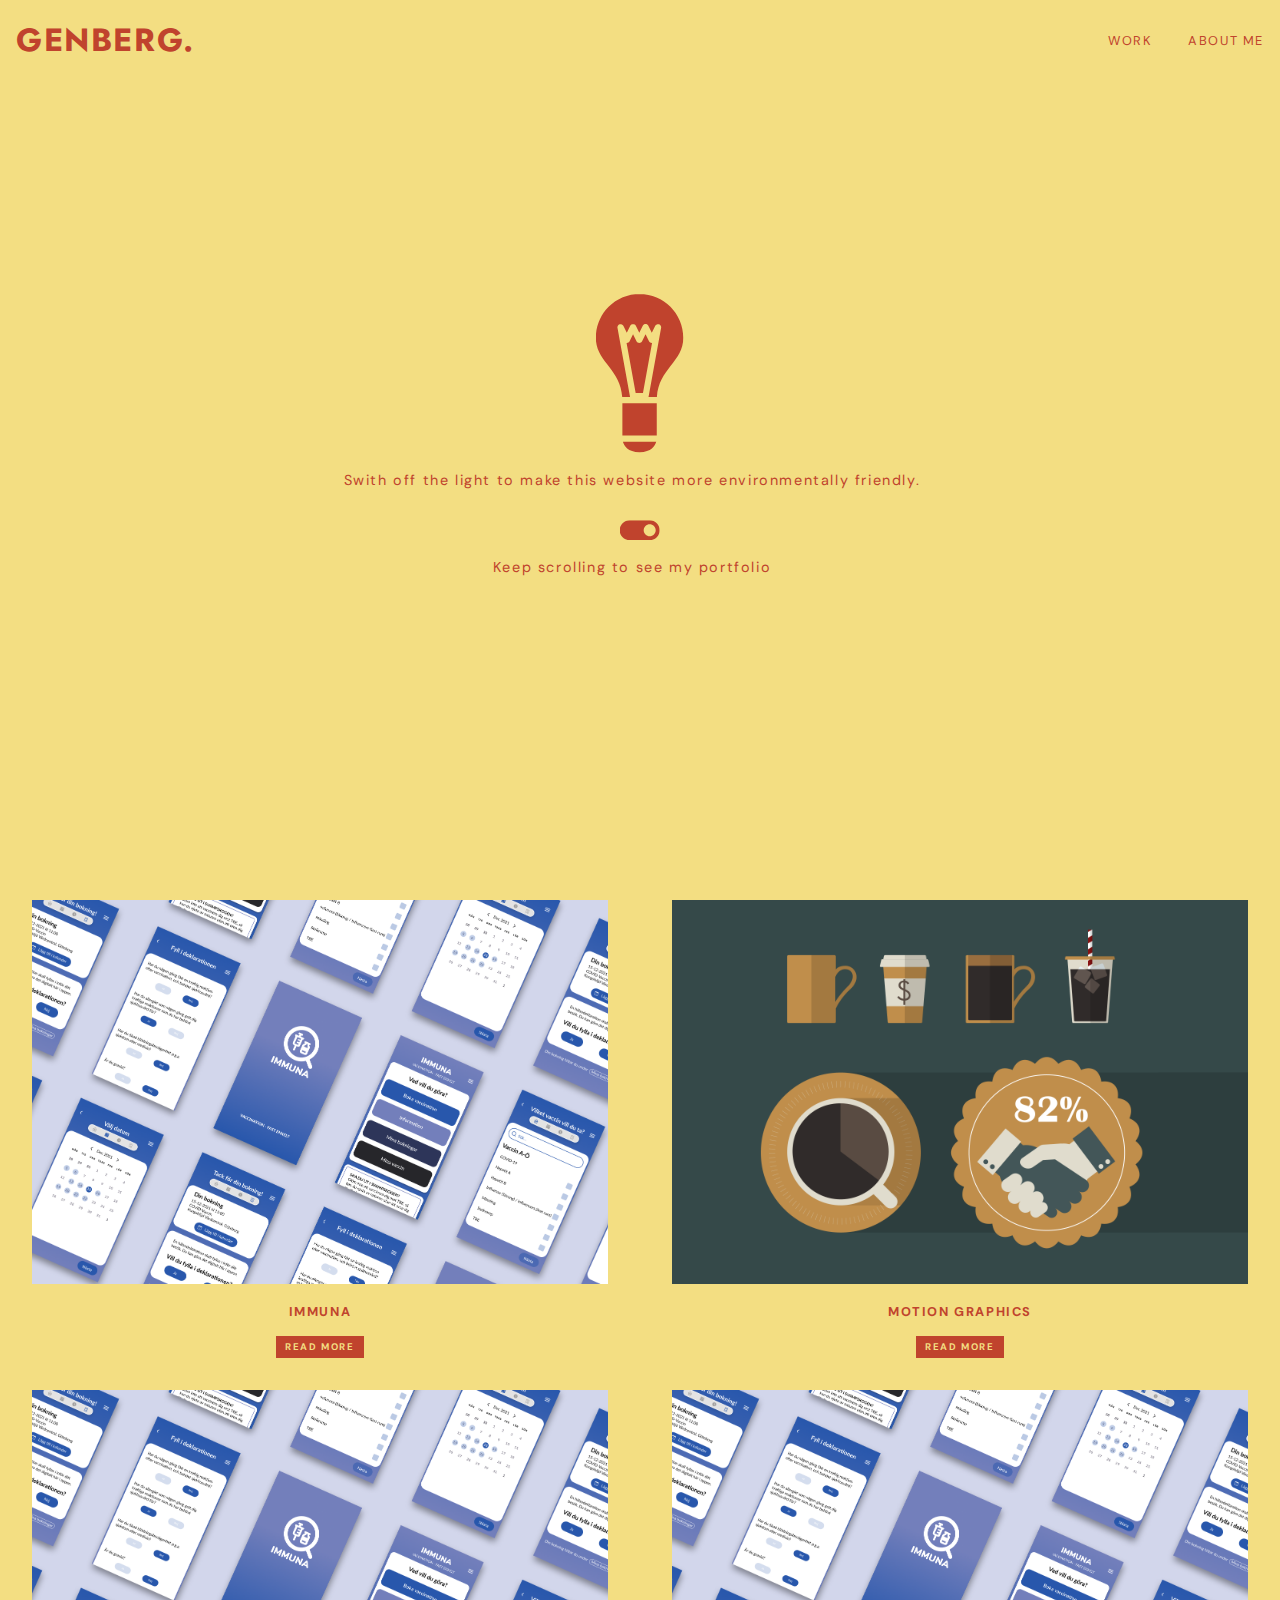
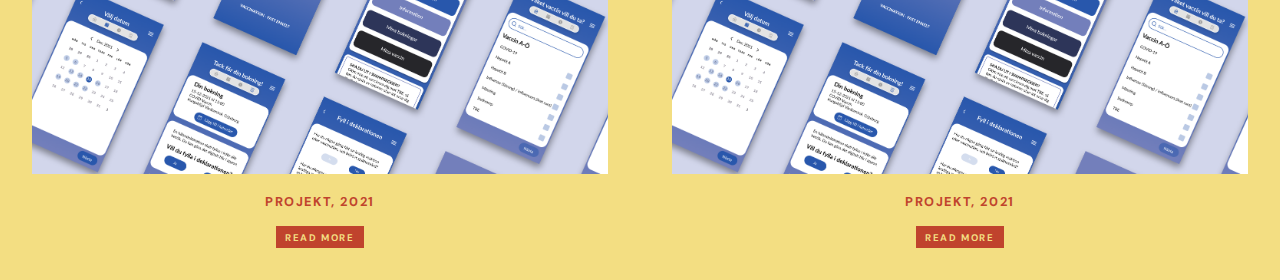
==== index.html @ a9856222 "Add files via upload" ====
<!DOCTYPE html>
<html lang="en">
<head>
    <meta charset="UTF-8">
    <meta http-equiv="X-UA-Compatible" content="IE=edge">
    <meta name="viewport" content="width=device-width, initial-scale=1.0">
    <link rel="stylesheet" href="styles.css">
    <link rel="preconnect" href="https://fonts.googleapis.com">
<link rel="preconnect" href="https://fonts.gstatic.com" crossorigin>
<link href="https://fonts.googleapis.com/css2?family=DM+Sans&family=Jost:wght@700&family=Parisienne&display=swap" rel="stylesheet">
    <title>Genberg</title>
</head>

<body>
    <section class="navbar">
        <a href="index.html">
        <h1>
            Genberg.
        </h1>
        </a>
        <div class="list">
            <ul>
            <a href="index.html">
                <li class="li-navbar">
                    Work
                </li>
            </a>
            <a href="about.html">
                <li class="li-navbar">
                    About me
                </li>
            </a>
            </ul>
        </div>
    </section>

    <section class="hero">
        <div class="hero-text">
            <a href="indexdark.html"><img src="img/icons/lamponred.svg" alt="vector drawing of light bulb"></a><br>
            <p class="p-landing">Swith off the light to make this website more environmentally friendly.</p>
            <a href="indexdark.html"><img src="img/icons/switchon.svg" alt="Click here for darkmode"></a>
            <p class="p-landing">Keep scrolling to see my portfolio</p>
          </div>
    </section>
    <section class="projects">
        <div class="projects-unit">
            <div class="projects-image image1"></div>
            <div class="projects-info">
                <h2>Immuna</h2><a href="immuna.html"><div class="button-readmore">Read more</div></a>                
            </div>
        </div>
        <div class="projects-unit">
            <div class="projects-image image21"></div>
                <div class="projects-info">
                    <h2>Motion Graphics</h2><a href="infographic.html"><div class="button-readmore">Read more</div></a>                
                </div>
            </div>
        </div>
        </section>
        <section class="projects">
            <div class="projects-unit">
                <div class="projects-image image1"></div>
                <div class="projects-info">
                    <h2>Projekt, 2021</h2><a href="work.html"><div class="button-readmore">Read more</div></a>                
                </div>
            </div>
            <div class="projects-unit">
                <div class="projects-image image1"></div>
                    <div class="projects-info">
                        <h2>Projekt, 2021</h2><a href="work.html"><div class="button-readmore">Read more</div></a>                
                    </div>
                </div>
            </div>
    </section>
</body>
</html>
---- styles.css ----
body, html {
    margin: 0;
    background-size: cover;
    width: 100%;
    height: 100%;
}

h1 {
    font-family: 'Jost', sans-serif;
    text-transform: uppercase;
    color: #C0432D;
    font-size: 2rem;
    letter-spacing: 0.1rem;
    margin: 0;
}

@-webkit-keyframes glow {
  from {
    text-shadow: 0 0 10px #fff, 0 0 10px rgb(247, 0, 0), 0 0 20px #bb2b11, 0 0 40px #c93a21, 0 0 50px #c53217, 0 0 60px #c70e0e, 0 0 70px #C0432D;
  }
  
  to {
    text-shadow: 0 0 10px #fff, 0 0 20px #c72407, 0 0 30px #e62c0b, 0 0 50px #e63c1e, 0 0 60px #d43519, 0 0 70px #ce4027, 0 0 80px #af3520;
  }
}

h2 {
    font-family: 'DM Sans', sans-serif;
    font-size: 0.8rem;
    letter-spacing: 0.1rem;
    text-transform: uppercase;
    color: #C0432D;
    margin-bottom: 0;
}

h3 {
    font-family: 'Jost', sans-serif;
    font-size: 1.5rem;
    letter-spacing: 0.1rem;
    text-transform: uppercase;
    color: #C0432D;
    
    margin: 0;
}

h4 {
    font-family: 'Jost', sans-serif;
    text-transform: uppercase;
    color: #576768;
    font-size: 1.6rem;
    letter-spacing: 0.1rem;
    margin-bottom: 1rem;
    margin-top: 0;
}

p {
    font-family: 'DM Sans', sans-serif;
    font-size: 0.8rem;
    text-transform: inherit;
    color: #383838;
    float: center;
    padding-bottom: 1rem;
}

.p-landing {
  font-family: 'DM Sans', sans-serif;
  font-size: 0.9rem;
  letter-spacing: 0.1rem;
  text-transform: inherit;
  color: #C0432D;
  float: center;
  padding-bottom: 1rem;
  padding-right: 1rem;
}

.p-about {
  font-family: 'DM Sans', sans-serif;
  font-size: 0.8rem;
  letter-spacing: 0.1rem;
  text-transform: inherit;
  color: #383838;
  float: center;
  padding-bottom: 1rem;
  padding-right: 1rem;
}

a {
    text-decoration: none;
}

ul {
    list-style-type: none;
    overflow: hidden;
}

.li-navbar {
    font-family: 'DM Sans', sans-serif;
    font-size: 0.8rem;
    letter-spacing: 0.1rem;
    text-transform: uppercase;
    color: #C0432D;
    display: inline;
    padding-left: 2rem;
    text-decoration: none;
}

li:hover {
    font-style: italic;
    color:#ff7839;
}

@media (max-width: 550px) {
    li {
        display: inline-block;
    }
}

.navbar {
    background-color:#F3DE82;
    display: flex;
    justify-content:space-between;
    align-items: center;
    position: fixed;
    padding: 0 1rem 0 1rem;
    left: 0;
    right: 0;
    top: 0;
    height: 5rem;
    overflow: hidden;
    z-index: 1;
}

.hero {
  background: #F3DE82;
  background-size: cover;
  height: 100%;
  width: 100%;
  background-position: center;
  background-repeat: no-repeat;
}



.hero-text {
  text-align: center;
  position: absolute;
  top: 50%;
  left: 50%;
  transform: translate(-50%, -50%);
}

.projects {
    display: flex;
    width: 100%;
    flex-direction: row;
    background: #F3DE82;
  }

  .projects-unit {
    width: 100%;
    margin:0;
    display: flex;
    flex-direction: column;
    align-items: center;
  }

  @media (max-width: 550px) {
    .projects-unit {
        flex-direction: column;
        padding-top: 1 rem;
      }

    .projects-info {
        padding: 0;
        margin: 0;
      }
}

  .projects-image {
    display: flex;
    flex: 1;
    margin:0;
    width: 90%;
    padding-top: 60%;
    background: #F3DE82;
    transition: ease-in-out 200ms;
  }

  .projects-image:hover {
    filter: drop-shadow(4px 4px 0px #C0432D)
  }

  .projects-info {
    display: flex;
    flex: 1;
    flex-direction: column;
    background: #F3DE82;
    width: 70%;
    align-items: center;
    gap: 1rem;
    padding-top: .5rem;
    padding-bottom: 2rem;
  }

  .top-image {
    background-size: cover;
    width: 70%;
    padding-top: 45%;
    margin: auto;
    margin-bottom: 2rem;
  }

  .image1 {
      background: url(img/Immuna/immuna4.png);
      background-size: cover;
  }

  .image2 {
    background: url(img/Immuna/immunahand.png);
    background-size: cover;
}

.image3 {
  background: url(img/Immuna/immunadouble.png);
  background-size: cover;
}

.image21 {
  background: url(img/infographic/infographic.png);
  background-size: cover;
}

.image22 {
  background: url(img/infographic/animation.gif);
  background-size: cover;
  padding-top: 70%;
}

  .button-readmore {
    display: inline-block;
    font-family: 'DM Sans', sans-serif;
    font-size: 0.6rem;
    font-weight: bold;
    letter-spacing: 0.1rem;
    text-transform: uppercase;
    color: #F3DE82;
    background: #C0432D;
    padding: .3rem .6rem .3rem .6rem;
    transition: ease-in-out 200ms;
}

.button-readmore:hover {
    background: #F3DE82;
    color: #C0432D;
    border: 1px solid #C0432D;
    filter: drop-shadow(3px 3px 0px #C0432D)
}

.button-readmore-dark {
  display: inline-block;
  font-family: 'DM Sans', sans-serif;
  font-size: 0.6rem;
  font-weight: bold;
  letter-spacing: 0.1rem;
  text-transform: uppercase;
  color: #000000;
  background: #ffffff;
  padding: .3rem .6rem .3rem .6rem;
  transition: ease-in-out 200ms;
}

.button-readmore-dark:hover {
  background: #000000;
  color: #ffffff;
  border: 1px solid #ffffff;
  filter: drop-shadow(3px 3px 0px #ffffff)
}

.about {
  margin-top: 5rem;
  background: #F3DE82;
  width: 100%;
  height: auto;
  padding-top: 2rem;
  padding-bottom: 4rem;
  justify-content: center;
}

.about-text {
  margin: auto;
  background: #F3DE82;
  max-width: 60%;
}

.aboutproject {
  margin-top: 5rem;
  background: #f2f2f2;
  width: 100%;
  height: auto;
  padding-top: 2rem;
  padding-bottom: 4rem;
  justify-content: center;
}

.aboutproject-text {
  margin: auto;
  background: #f2f2f2;
  max-width: 60%;
}
  
  
  
.dark {
  background-color:#000000;
  color: #ffffff;
}

.light {
  filter: drop-shadow(1px 1px 1px #a5a5a5)
}
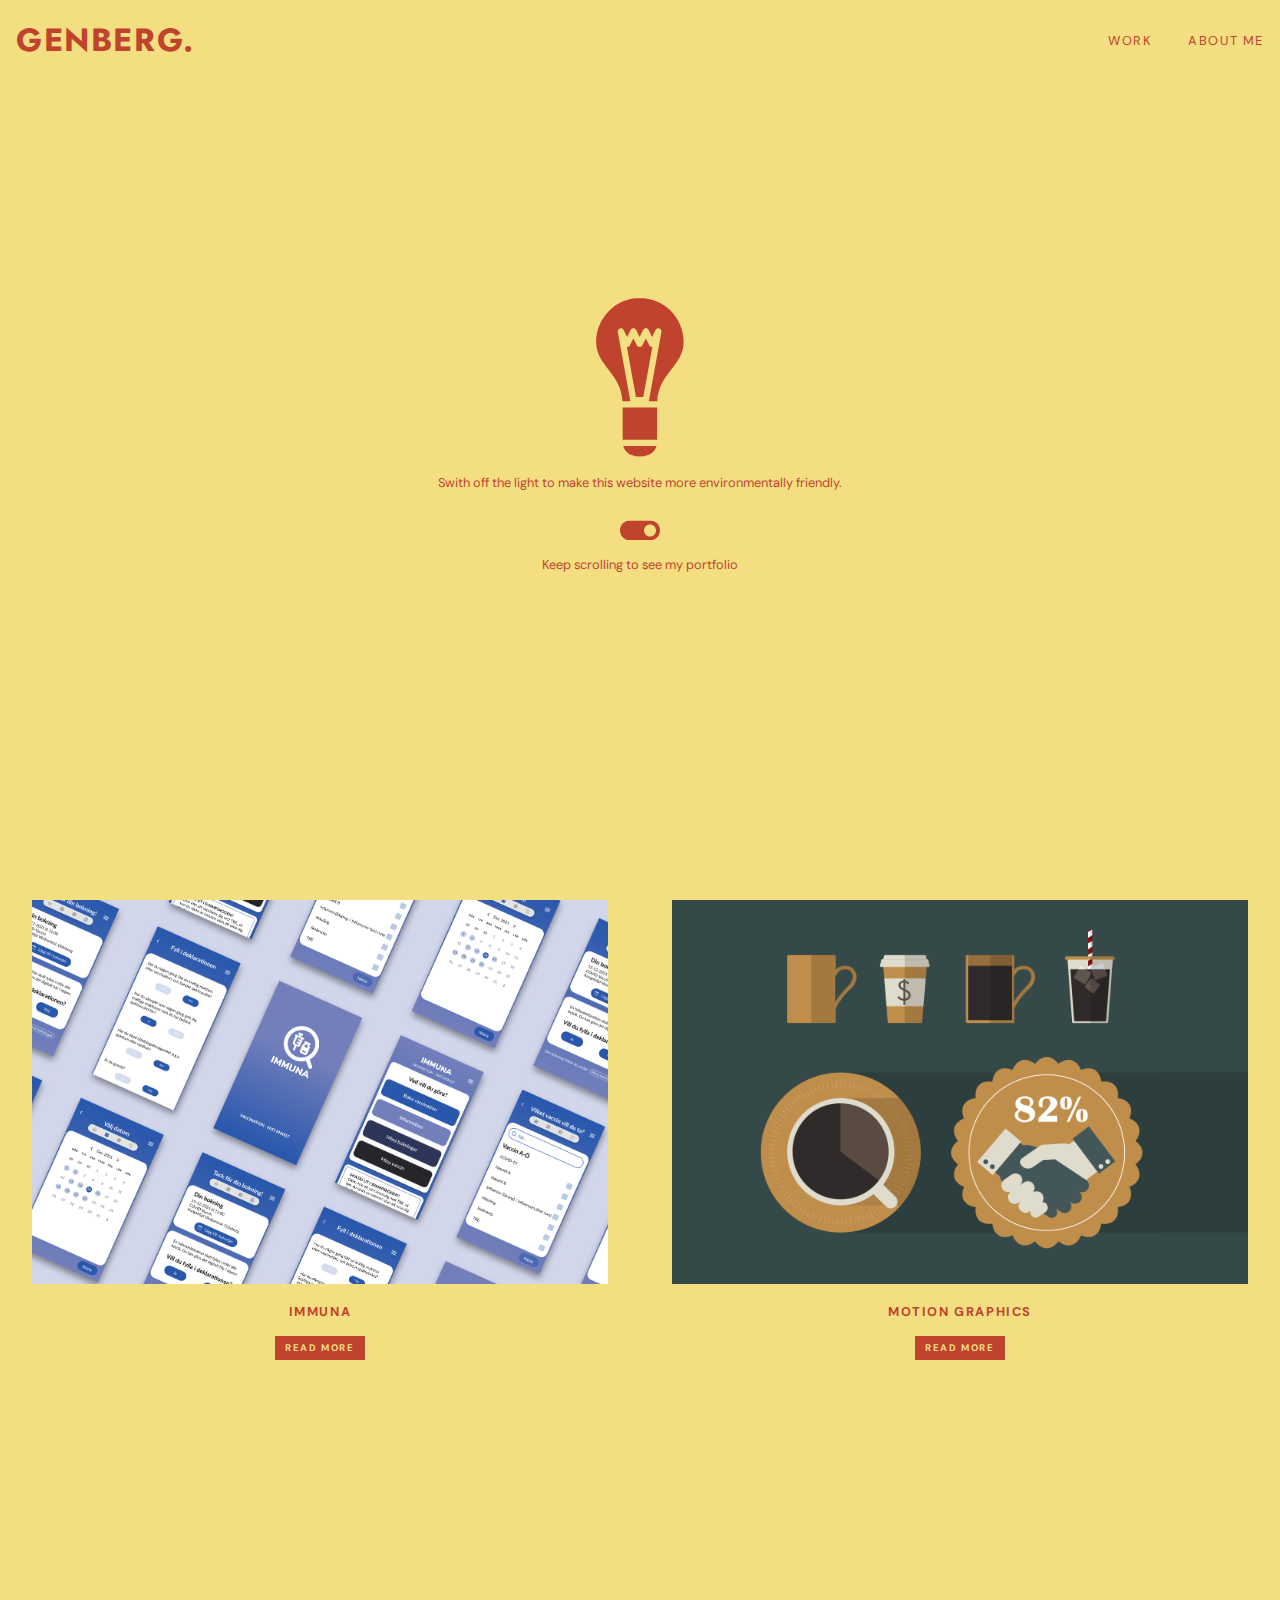
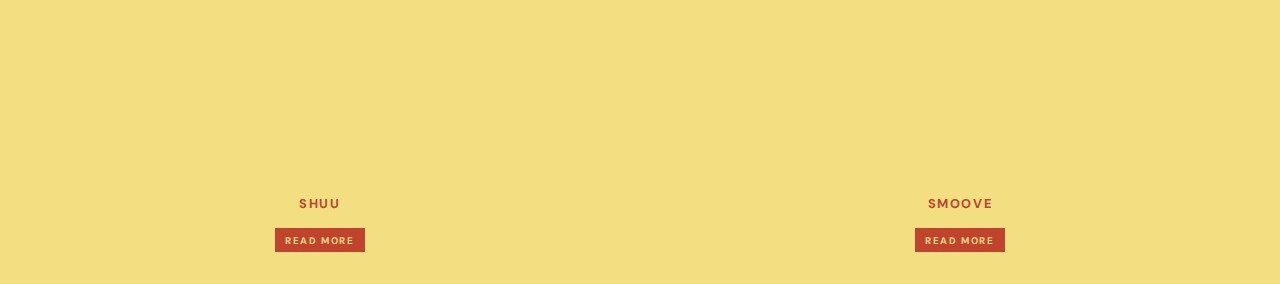
==== commit 7544e8a9: "Add design updates" ====
--- a/index.html
+++ b/index.html
@@ -9,6 +9,7 @@
 <link rel="preconnect" href="https://fonts.gstatic.com" crossorigin>
 <link href="https://fonts.googleapis.com/css2?family=DM+Sans&family=Jost:wght@700&family=Parisienne&display=swap" rel="stylesheet">
     <title>Genberg</title>
+    <link rel="icon" href="img/icons/G icon.svg">
 </head>
 
 <body>
@@ -31,6 +32,9 @@
                 </li>
             </a>
             </ul>
+            <a href="menu.html">
+                <img class="hamburger" src="img/icons/hamburger.svg">
+            </a>
         </div>
     </section>
 
@@ -59,15 +63,15 @@
         </section>
         <section class="projects">
             <div class="projects-unit">
-                <div class="projects-image image1"></div>
+                <div class="projects-image image31"></div>
                 <div class="projects-info">
-                    <h2>Projekt, 2021</h2><a href="work.html"><div class="button-readmore">Read more</div></a>                
+                    <h2>Shuu</h2><a href="shuu.html"><div class="button-readmore">Read more</div></a>                
                 </div>
             </div>
             <div class="projects-unit">
-                <div class="projects-image image1"></div>
+                <div class="projects-image image41"></div>
                     <div class="projects-info">
-                        <h2>Projekt, 2021</h2><a href="work.html"><div class="button-readmore">Read more</div></a>                
+                        <h2>Smoove</h2><a href="smoove.html"><div class="button-readmore">Read more</div></a>                
                     </div>
                 </div>
             </div>
--- a/styles.css
+++ b/styles.css
@@ -3,25 +3,19 @@
     background-size: cover;
     width: 100%;
     height: 100%;
+    background: #F3DE82;
+}
+
+h1, h3 {
+  font-family: 'Jost', sans-serif;
+  text-transform: uppercase;
+  color: #C0432D;
+  letter-spacing: 0.1rem;
+  margin: 0;
 }
 
 h1 {
-    font-family: 'Jost', sans-serif;
-    text-transform: uppercase;
-    color: #C0432D;
     font-size: 2rem;
-    letter-spacing: 0.1rem;
-    margin: 0;
-}
-
-@-webkit-keyframes glow {
-  from {
-    text-shadow: 0 0 10px #fff, 0 0 10px rgb(247, 0, 0), 0 0 20px #bb2b11, 0 0 40px #c93a21, 0 0 50px #c53217, 0 0 60px #c70e0e, 0 0 70px #C0432D;
-  }
-  
-  to {
-    text-shadow: 0 0 10px #fff, 0 0 20px #c72407, 0 0 30px #e62c0b, 0 0 50px #e63c1e, 0 0 60px #d43519, 0 0 70px #ce4027, 0 0 80px #af3520;
-  }
 }
 
 h2 {
@@ -34,54 +28,23 @@
 }
 
 h3 {
-    font-family: 'Jost', sans-serif;
     font-size: 1.5rem;
-    letter-spacing: 0.1rem;
-    text-transform: uppercase;
-    color: #C0432D;
-    
-    margin: 0;
-}
-
-h4 {
-    font-family: 'Jost', sans-serif;
-    text-transform: uppercase;
-    color: #576768;
-    font-size: 1.6rem;
-    letter-spacing: 0.1rem;
-    margin-bottom: 1rem;
-    margin-top: 0;
-}
-
-p {
-    font-family: 'DM Sans', sans-serif;
-    font-size: 0.8rem;
-    text-transform: inherit;
-    color: #383838;
-    float: center;
-    padding-bottom: 1rem;
-}
-
-.p-landing {
+}
+
+p, .p-landing {
   font-family: 'DM Sans', sans-serif;
-  font-size: 0.9rem;
-  letter-spacing: 0.1rem;
+  font-size: 0.8rem;
   text-transform: inherit;
-  color: #C0432D;
   float: center;
   padding-bottom: 1rem;
-  padding-right: 1rem;
-}
-
-.p-about {
-  font-family: 'DM Sans', sans-serif;
-  font-size: 0.8rem;
-  letter-spacing: 0.1rem;
-  text-transform: inherit;
-  color: #383838;
-  float: center;
-  padding-bottom: 1rem;
-  padding-right: 1rem;
+}
+
+p {
+    color: #383838;
+}
+
+.p-landing {
+  color: #C0432D;
 }
 
 a {
@@ -106,13 +69,6 @@
 
 li:hover {
     font-style: italic;
-    color:#ff7839;
-}
-
-@media (max-width: 550px) {
-    li {
-        display: inline-block;
-    }
 }
 
 .navbar {
@@ -130,6 +86,10 @@
     z-index: 1;
 }
 
+.hamburger {
+  display: none;
+}
+
 .hero {
   background: #F3DE82;
   background-size: cover;
@@ -138,8 +98,6 @@
   background-position: center;
   background-repeat: no-repeat;
 }
-
-
 
 .hero-text {
   text-align: center;
@@ -149,41 +107,29 @@
   transform: translate(-50%, -50%);
 }
 
+.projects, .projects-unit, .projects-image, .projects-info {
+  display: flex;
+  background: #F3DE82;
+  margin: 0;
+}
+
 .projects {
-    display: flex;
     width: 100%;
     flex-direction: row;
-    background: #F3DE82;
   }
 
   .projects-unit {
     width: 100%;
-    margin:0;
-    display: flex;
     flex-direction: column;
     align-items: center;
   }
 
-  @media (max-width: 550px) {
-    .projects-unit {
-        flex-direction: column;
-        padding-top: 1 rem;
-      }
-
-    .projects-info {
-        padding: 0;
-        margin: 0;
-      }
-}
-
   .projects-image {
-    display: flex;
     flex: 1;
-    margin:0;
     width: 90%;
     padding-top: 60%;
-    background: #F3DE82;
     transition: ease-in-out 200ms;
+    background-size: cover;
   }
 
   .projects-image:hover {
@@ -191,11 +137,7 @@
   }
 
   .projects-info {
-    display: flex;
-    flex: 1;
     flex-direction: column;
-    background: #F3DE82;
-    width: 70%;
     align-items: center;
     gap: 1rem;
     padding-top: .5rem;
@@ -204,10 +146,16 @@
 
   .top-image {
     background-size: cover;
-    width: 70%;
-    padding-top: 45%;
+    width: 80%;
+    padding-top: 50%;
     margin: auto;
-    margin-bottom: 2rem;
+    margin-bottom: 1rem;
+  }
+  
+  .long-image {
+    width: 100%;
+    padding-top: 160%;
+    margin: auto;
   }
 
   .image1 {
@@ -233,7 +181,33 @@
 .image22 {
   background: url(img/infographic/animation.gif);
   background-size: cover;
-  padding-top: 70%;
+  width: 50%;
+  padding-top: 50%;
+}
+
+.image31 {
+  background: url(img/Shuu/shuu_mockup.jpeg);
+      background-size: cover;
+}
+
+.image32 {
+  background: url(img/Shuu/shuu_products.png);
+      background-size: cover;
+}
+
+.image41 {
+  background: url(img/Smoove/smoove_macbook.jpeg);
+  background-size: cover;
+}
+
+.image42 {
+  background: url(img/Smoove/smoove_ipad.jpeg);
+  background-size: cover;
+}
+
+.about-image {
+  background: url(img/aboutme.png);
+  background-size: cover;
 }
 
   .button-readmore {
@@ -245,6 +219,7 @@
     text-transform: uppercase;
     color: #F3DE82;
     background: #C0432D;
+    border: 1px solid #C0432D;
     padding: .3rem .6rem .3rem .6rem;
     transition: ease-in-out 200ms;
 }
@@ -265,6 +240,7 @@
   text-transform: uppercase;
   color: #000000;
   background: #ffffff;
+  border: 1px solid #ffffff;
   padding: .3rem .6rem .3rem .6rem;
   transition: ease-in-out 200ms;
 }
@@ -281,8 +257,6 @@
   background: #F3DE82;
   width: 100%;
   height: auto;
-  padding-top: 2rem;
-  padding-bottom: 4rem;
   justify-content: center;
 }
 
@@ -290,31 +264,78 @@
   margin: auto;
   background: #F3DE82;
   max-width: 60%;
-}
+} 
 
 .aboutproject {
+  display: flex;
+  flex-direction: column;
   margin-top: 5rem;
-  background: #f2f2f2;
+  background: #F3DE82;
   width: 100%;
   height: auto;
-  padding-top: 2rem;
-  padding-bottom: 4rem;
   justify-content: center;
 }
 
-.aboutproject-text {
-  margin: auto;
-  background: #f2f2f2;
-  max-width: 60%;
-}
-  
-  
-  
 .dark {
   background-color:#000000;
   color: #ffffff;
 }
 
-.light {
-  filter: drop-shadow(1px 1px 1px #a5a5a5)
+@media (max-width: 550px) {
+  ul {
+    display: none;
+  }  
+
+  h1 {
+    font-size: 1.6rem;
+  }
+
+  .navbar {
+    height: 3rem;
+  }
+
+  .hamburger {
+    display: inline-block;
+    width: 30px;
+    margin-top: 0.3rem;
+  }
+
+  .exit {
+    display: inline-block;
+    width: 25px;
+    margin-top: 0.3rem;
+  }
+
+  .projects-unit {
+      flex-direction: column;
+    }
+
+    .projects {
+      display: flex;
+      width: 100%;
+      flex-direction: column;
+      background: #F3DE82;
+    }
+
+    h3 {
+      font-size: 1.2rem;
+    }
+
+    .about {
+      margin-top: 3rem;
+    }
+
+    .about-text {
+      max-width: 80%;
+    }
+
+    .top-image {
+      width: 100%;
+      padding-top: 65%;
+    }
+    .year-team-role {
+      display: flex;
+      flex-direction: row;
+      justify-content: space-between;
+    }
 }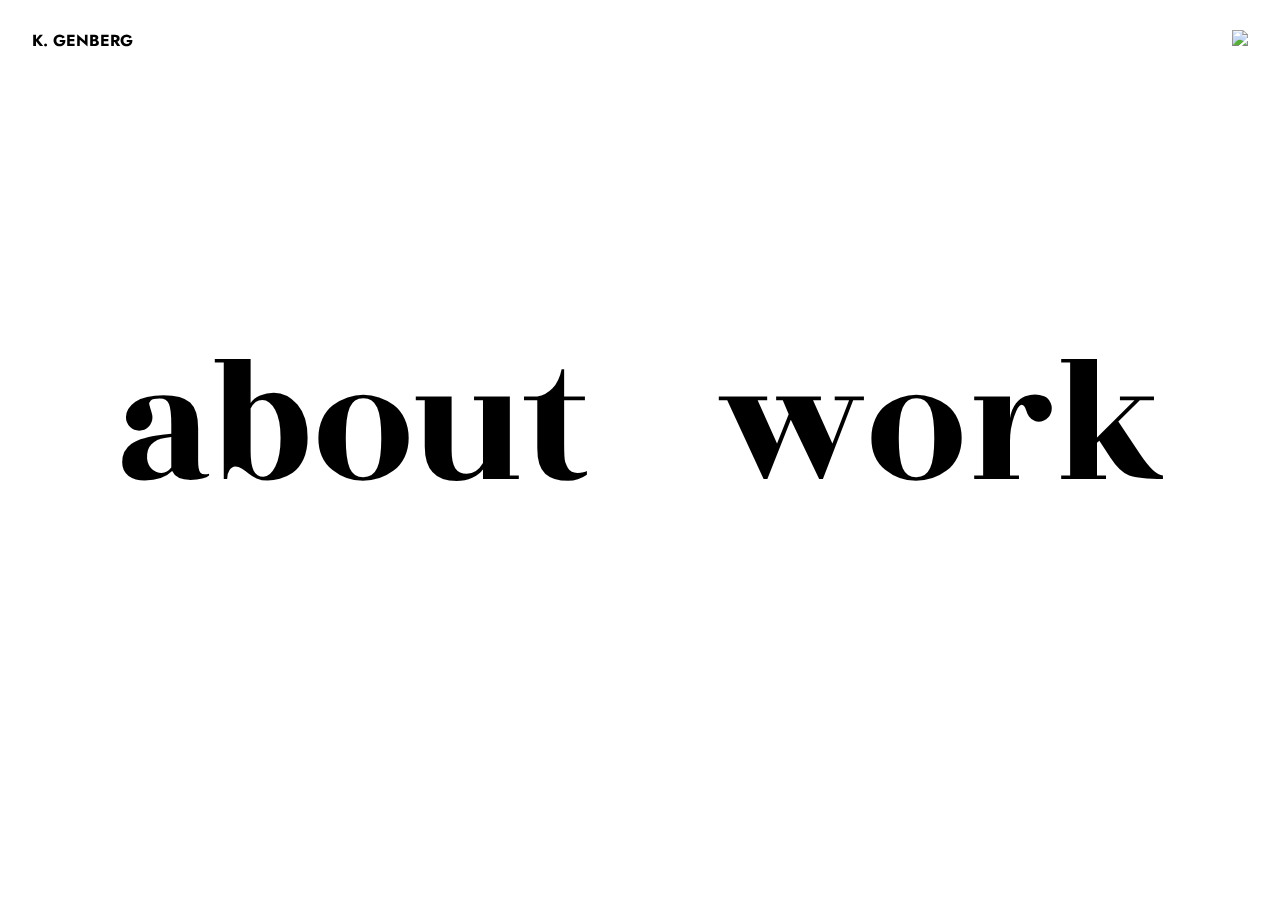
==== commit 8621a47c: "Add new portfolio" ====
--- a/index.html
+++ b/index.html
@@ -6,75 +6,35 @@
     <meta name="viewport" content="width=device-width, initial-scale=1.0">
     <link rel="stylesheet" href="styles.css">
     <link rel="preconnect" href="https://fonts.googleapis.com">
-<link rel="preconnect" href="https://fonts.gstatic.com" crossorigin>
-<link href="https://fonts.googleapis.com/css2?family=DM+Sans&family=Jost:wght@700&family=Parisienne&display=swap" rel="stylesheet">
+    <link rel="preconnect" href="https://fonts.gstatic.com" crossorigin>
+    <link href="https://fonts.googleapis.com/css2?family=Jost:wght@700&family=Rozha+One&display=swap" rel="stylesheet">
     <title>Genberg</title>
-    <link rel="icon" href="img/icons/G icon.svg">
 </head>
+<body>
 
-<body>
     <section class="navbar">
         <a href="index.html">
-        <h1>
-            Genberg.
-        </h1>
+        <h2>
+            K. Genberg
+        </h2>
         </a>
-        <div class="list">
-            <ul>
-            <a href="index.html">
-                <li class="li-navbar">
-                    Work
-                </li>
-            </a>
-            <a href="about.html">
-                <li class="li-navbar">
-                    About me
-                </li>
-            </a>
-            </ul>
             <a href="menu.html">
                 <img class="hamburger" src="img/icons/hamburger.svg">
             </a>
         </div>
     </section>
 
-    <section class="hero">
-        <div class="hero-text">
-            <a href="indexdark.html"><img src="img/icons/lamponred.svg" alt="vector drawing of light bulb"></a><br>
-            <p class="p-landing">Swith off the light to make this website more environmentally friendly.</p>
-            <a href="indexdark.html"><img src="img/icons/switchon.svg" alt="Click here for darkmode"></a>
-            <p class="p-landing">Keep scrolling to see my portfolio</p>
-          </div>
-    </section>
-    <section class="projects">
-        <div class="projects-unit">
-            <div class="projects-image image1"></div>
-            <div class="projects-info">
-                <h2>Immuna</h2><a href="immuna.html"><div class="button-readmore">Read more</div></a>                
-            </div>
-        </div>
-        <div class="projects-unit">
-            <div class="projects-image image21"></div>
-                <div class="projects-info">
-                    <h2>Motion Graphics</h2><a href="infographic.html"><div class="button-readmore">Read more</div></a>                
-                </div>
-            </div>
-        </div>
-        </section>
-        <section class="projects">
-            <div class="projects-unit">
-                <div class="projects-image image31"></div>
-                <div class="projects-info">
-                    <h2>Shuu</h2><a href="shuu.html"><div class="button-readmore">Read more</div></a>                
-                </div>
-            </div>
-            <div class="projects-unit">
-                <div class="projects-image image41"></div>
-                    <div class="projects-info">
-                        <h2>Smoove</h2><a href="smoove.html"><div class="button-readmore">Read more</div></a>                
-                    </div>
-                </div>
-            </div>
+    <section class="about-work">
+        <a href="about.html">
+            <h1>
+                About
+            </h1>
+        </a>
+        <a href="work.html">
+            <h1>
+                Work
+            </h1>
+        </a>   
     </section>
 </body>
 </html>--- a/styles.css
+++ b/styles.css
@@ -1,83 +1,18 @@
-body, html {
+body {
     margin: 0;
-    background-size: cover;
-    width: 100%;
-    height: 100%;
-    background: #F3DE82;
-}
-
-h1, h3 {
-  font-family: 'Jost', sans-serif;
-  text-transform: uppercase;
-  color: #C0432D;
-  letter-spacing: 0.1rem;
-  margin: 0;
-}
-
-h1 {
-    font-size: 2rem;
-}
-
-h2 {
-    font-family: 'DM Sans', sans-serif;
-    font-size: 0.8rem;
-    letter-spacing: 0.1rem;
-    text-transform: uppercase;
-    color: #C0432D;
-    margin-bottom: 0;
-}
-
-h3 {
-    font-size: 1.5rem;
-}
-
-p, .p-landing {
-  font-family: 'DM Sans', sans-serif;
-  font-size: 0.8rem;
-  text-transform: inherit;
-  float: center;
-  padding-bottom: 1rem;
-}
-
-p {
-    color: #383838;
-}
-
-.p-landing {
-  color: #C0432D;
-}
-
-a {
-    text-decoration: none;
-}
-
-ul {
-    list-style-type: none;
-    overflow: hidden;
-}
-
-.li-navbar {
-    font-family: 'DM Sans', sans-serif;
-    font-size: 0.8rem;
-    letter-spacing: 0.1rem;
-    text-transform: uppercase;
-    color: #C0432D;
-    display: inline;
-    padding-left: 2rem;
-    text-decoration: none;
-}
-
-li:hover {
-    font-style: italic;
+    background-color: white;
+    background-image: url(img/bgcircle2.svg);
+    background-repeat: no-repeat;
+    background-position: top center;
+    background-size: 180vh;
 }
 
 .navbar {
-    background-color:#F3DE82;
-    display: flex;
-    justify-content:space-between;
+    display: flex;
+    justify-content: space-between;
     align-items: center;
     position: fixed;
-    padding: 0 1rem 0 1rem;
+    padding: 0 2rem 0 2rem;
     left: 0;
     right: 0;
     top: 0;
@@ -86,256 +21,302 @@
     z-index: 1;
 }
 
-.hamburger {
-  display: none;
-}
-
-.hero {
-  background: #F3DE82;
-  background-size: cover;
-  height: 100%;
-  width: 100%;
-  background-position: center;
-  background-repeat: no-repeat;
-}
-
-.hero-text {
-  text-align: center;
-  position: absolute;
-  top: 50%;
-  left: 50%;
-  transform: translate(-50%, -50%);
-}
-
-.projects, .projects-unit, .projects-image, .projects-info {
-  display: flex;
-  background: #F3DE82;
-  margin: 0;
-}
-
-.projects {
+h1, h2, h3 {
+    transition-duration: 200ms;
+}
+
+h1:hover, h2:hover, h3:hover {
+    color: #C7502A;
+    transition-timing-function: ease-in-out;
+}
+
+h1 {
+    font-family: 'Rozha One', serif;
+    font-weight: 400;
+    font-size: 14vw;
+    text-transform: lowercase;
+    color: black;
+    line-height: 1rem;
+}
+
+    h1:hover {
+        color: #C7502A;
+        transition-timing-function: ease-in-out;
+        font-size: 15vw;
+    }
+
+h2 {
+    font-family: 'Jost', serif;
+    font-weight: 700;
+    font-size: 1em;
+    text-transform: uppercase;
+    color: black;
+}
+
+h3 {
+    font-family: 'Rozha One', serif;
+    font-weight: 400;
+    font-size: 4rem;
+    text-transform: lowercase;
+    color: black;
+    line-height: 1rem;
+}
+
+h4 {
+    font-family: 'Rozha One', serif;
+    font-weight: 400;
+    font-size: 2rem;
+    text-transform: lowercase;
+    color: black;
+    line-height: 0rem;
+}
+
+h5 {
+    font-family: 'Jost', sans-serif;
+    font-size: 0.8em;
+    margin-bottom: -.5rem;
+    text-transform: uppercase;
+    color: #C7502A;
+}
+
+p {
+    font-family: 'Jost', sans-serif;
+    font-weight: 100;
+    font-size: 0.8em;
+}
+
+a {
+    text-decoration: none;
+}
+
+li {
+    list-style-type: none;
+}
+
+.about-work {
+    display: flex;
+    flex-direction: row;
+    gap: 10vw;
+    align-items: center;
+    justify-content: center;
+    height: 95vh;
+}
+
+.menu-list {
+    display: flex;
+    justify-content: right;
+    align-items: center;
+    height: 95vh;
+    padding-right: 4rem;
+}
+
+.about-container {
+    display: flex;
+    flex-direction: row;
+    align-items: center;
+    justify-content: center;
+    gap: 2rem;
+    padding: 0rem 10rem 0rem 10rem;
+    margin-top: 7rem;
+}
+
+.about-text {
+    align-items: center;
+    justify-content: center;
+    margin-right: 3rem;
+    margin-top: -5rem;
+    max-width: 700px;
+}
+
+.project-grid {
+    display: flex;
+    flex-direction: column;
+    align-items: center;
+    justify-content: center;
+    margin-top: 5rem;
+    margin-bottom: 2rem;
+    gap: 1rem;
+}
+
+.project-duo {
+    display: flex;
+    flex-direction: row;
+    justify-content: center;
+    gap: 4rem;
+}
+
+.project-card {
+display: flex;
+flex-direction: column;
+}
+
+.project-card-img {
+    border-radius: 10px;
+    padding-top: 30vw;
+    width: 30vw;
+    transition: ease-in-out 200ms;
+    opacity: 90%;
+}
+
+.project-card-img:hover {
+    opacity: 100%;
+    transition: ease-in-out 200ms;
+}
+
+.img1 {
+    background: url(img/eat/kvadrateat.png);   
+}
+
+.img2 {
+    background: url(img/norgald/kvadratnorgald.png);
+}
+
+.img3 {
+    background: url(img/capsule/kvadratcapsule.png);
+    background-position: 50%;
+}
+
+.img4 {
+    background: url(img/befriend/kvadratbefriend.png);
+}
+
+.img1, .img2, .img3, .img4 {
+    background-size: cover;
+}
+
+.project-square-img {
+    border-radius: 10px;
+    width: 40vw;
+    margin-bottom: 2rem;
+}
+
+.project-page {
+    display: flex;
+    flex-direction: column;
+    align-items: center;
+    justify-content: center;
+    width: 60vw;
+    margin-top: 5rem;
+    margin-bottom: 2rem;
+    margin-left: 20%;
+}
+
+.quick-info {
+    display: flex;
+    flex-direction: row;
+    justify-content: space-between;
+    align-items: left;
+    width: 54vw;
+    border-top: 1px solid #C7502A;
+    border-bottom: 1px solid #C7502A;
+    padding-left: 2rem;
+    padding-right: 2rem;
+    margin-bottom: 2rem;
+}
+
+.project-big-img {
+    background-size: cover;
     width: 100%;
-    flex-direction: row;
-  }
-
-  .projects-unit {
-    width: 100%;
+    border-radius: 10px;
+}
+
+
+.buttons {
+    display: flex;
+    flex-direction: row;
+    gap: 1rem;
+}
+
+.button {
+    opacity: 60%;
+    display: flex;
+    background-color: #C7502A;
+    width: 150px;
+    height: 30px;
+    border-radius: 2px;
+    font-family: 'Jost';
+    font-size: 0.8rem;
+    font-weight: 100;
+    color:white;
+    align-items: center;
+    justify-content: center;
+    transition-duration: 200ms;
+}
+
+.button:hover {
+    opacity: 100%;
+    transition-duration: 200ms;
+}
+
+@media (max-width: 850px) {
+
+    .navbar {
+        background-color: white;
+        opacity: .9;
+    }
+
+    .project-page {
+        width: 80vw;
+        margin-left: 10%;
+    }
+
+    .quick-info {
+        width: 80vw;
+    }
+}
+
+@media (max-width: 600px) {
+
+    .project-square-img {
+        border-radius: 10px;
+        width: 80vw;
+        margin-bottom: 2rem;
+    }
+
+    .project-page {
+        width: 80vw;
+        margin-left: 10%;
+    }
+
+    .quick-info {
+        width: 80vw;
+        flex-direction: column;
+    }
+
+    .about-container {
+        flex-direction: column;
+        gap: 3rem;
+    }
+
+    .about-text {
+        margin-right: 0rem;
+        margin-top: -5rem;
+        width: 80vw;
+    }
+
+    .project-duo {
+        display: flex;
+        flex-direction: column;
+        justify-content: center;
+        align-items: center;
+        gap: 1rem;
+    }
+    
+    .project-card {
+    display: flex;
     flex-direction: column;
-    align-items: center;
-  }
-
-  .projects-image {
-    flex: 1;
-    width: 90%;
-    padding-top: 60%;
-    transition: ease-in-out 200ms;
-    background-size: cover;
-  }
-
-  .projects-image:hover {
-    filter: drop-shadow(4px 4px 0px #C0432D)
-  }
-
-  .projects-info {
-    flex-direction: column;
-    align-items: center;
-    gap: 1rem;
-    padding-top: .5rem;
-    padding-bottom: 2rem;
-  }
-
-  .top-image {
-    background-size: cover;
-    width: 80%;
-    padding-top: 50%;
-    margin: auto;
-    margin-bottom: 1rem;
-  }
-  
-  .long-image {
-    width: 100%;
-    padding-top: 160%;
-    margin: auto;
-  }
-
-  .image1 {
-      background: url(img/Immuna/immuna4.png);
-      background-size: cover;
-  }
-
-  .image2 {
-    background: url(img/Immuna/immunahand.png);
-    background-size: cover;
-}
-
-.image3 {
-  background: url(img/Immuna/immunadouble.png);
-  background-size: cover;
-}
-
-.image21 {
-  background: url(img/infographic/infographic.png);
-  background-size: cover;
-}
-
-.image22 {
-  background: url(img/infographic/animation.gif);
-  background-size: cover;
-  width: 50%;
-  padding-top: 50%;
-}
-
-.image31 {
-  background: url(img/Shuu/shuu_mockup.jpeg);
-      background-size: cover;
-}
-
-.image32 {
-  background: url(img/Shuu/shuu_products.png);
-      background-size: cover;
-}
-
-.image41 {
-  background: url(img/Smoove/smoove_macbook.jpeg);
-  background-size: cover;
-}
-
-.image42 {
-  background: url(img/Smoove/smoove_ipad.jpeg);
-  background-size: cover;
-}
-
-.about-image {
-  background: url(img/aboutme.png);
-  background-size: cover;
-}
-
-  .button-readmore {
-    display: inline-block;
-    font-family: 'DM Sans', sans-serif;
-    font-size: 0.6rem;
-    font-weight: bold;
-    letter-spacing: 0.1rem;
-    text-transform: uppercase;
-    color: #F3DE82;
-    background: #C0432D;
-    border: 1px solid #C0432D;
-    padding: .3rem .6rem .3rem .6rem;
-    transition: ease-in-out 200ms;
-}
-
-.button-readmore:hover {
-    background: #F3DE82;
-    color: #C0432D;
-    border: 1px solid #C0432D;
-    filter: drop-shadow(3px 3px 0px #C0432D)
-}
-
-.button-readmore-dark {
-  display: inline-block;
-  font-family: 'DM Sans', sans-serif;
-  font-size: 0.6rem;
-  font-weight: bold;
-  letter-spacing: 0.1rem;
-  text-transform: uppercase;
-  color: #000000;
-  background: #ffffff;
-  border: 1px solid #ffffff;
-  padding: .3rem .6rem .3rem .6rem;
-  transition: ease-in-out 200ms;
-}
-
-.button-readmore-dark:hover {
-  background: #000000;
-  color: #ffffff;
-  border: 1px solid #ffffff;
-  filter: drop-shadow(3px 3px 0px #ffffff)
-}
-
-.about {
-  margin-top: 5rem;
-  background: #F3DE82;
-  width: 100%;
-  height: auto;
-  justify-content: center;
-}
-
-.about-text {
-  margin: auto;
-  background: #F3DE82;
-  max-width: 60%;
-} 
-
-.aboutproject {
-  display: flex;
-  flex-direction: column;
-  margin-top: 5rem;
-  background: #F3DE82;
-  width: 100%;
-  height: auto;
-  justify-content: center;
-}
-
-.dark {
-  background-color:#000000;
-  color: #ffffff;
-}
-
-@media (max-width: 550px) {
-  ul {
-    display: none;
-  }  
-
-  h1 {
-    font-size: 1.6rem;
-  }
-
-  .navbar {
-    height: 3rem;
-  }
-
-  .hamburger {
-    display: inline-block;
-    width: 30px;
-    margin-top: 0.3rem;
-  }
-
-  .exit {
-    display: inline-block;
-    width: 25px;
-    margin-top: 0.3rem;
-  }
-
-  .projects-unit {
-      flex-direction: column;
-    }
-
-    .projects {
-      display: flex;
-      width: 100%;
-      flex-direction: column;
-      background: #F3DE82;
-    }
-
-    h3 {
-      font-size: 1.2rem;
-    }
-
-    .about {
-      margin-top: 3rem;
-    }
-
-    .about-text {
-      max-width: 80%;
-    }
-
-    .top-image {
-      width: 100%;
-      padding-top: 65%;
-    }
-    .year-team-role {
-      display: flex;
-      flex-direction: row;
-      justify-content: space-between;
+    }
+
+    .project-card-img {
+        border-radius: 10px;
+        padding-top: 80vw;
+        width: 80vw;
+        opacity: 100%;
+    }
+
+    .buttons {
+        flex-direction: column;
+        align-items: center;
+        margin-top: 2rem;
     }
 }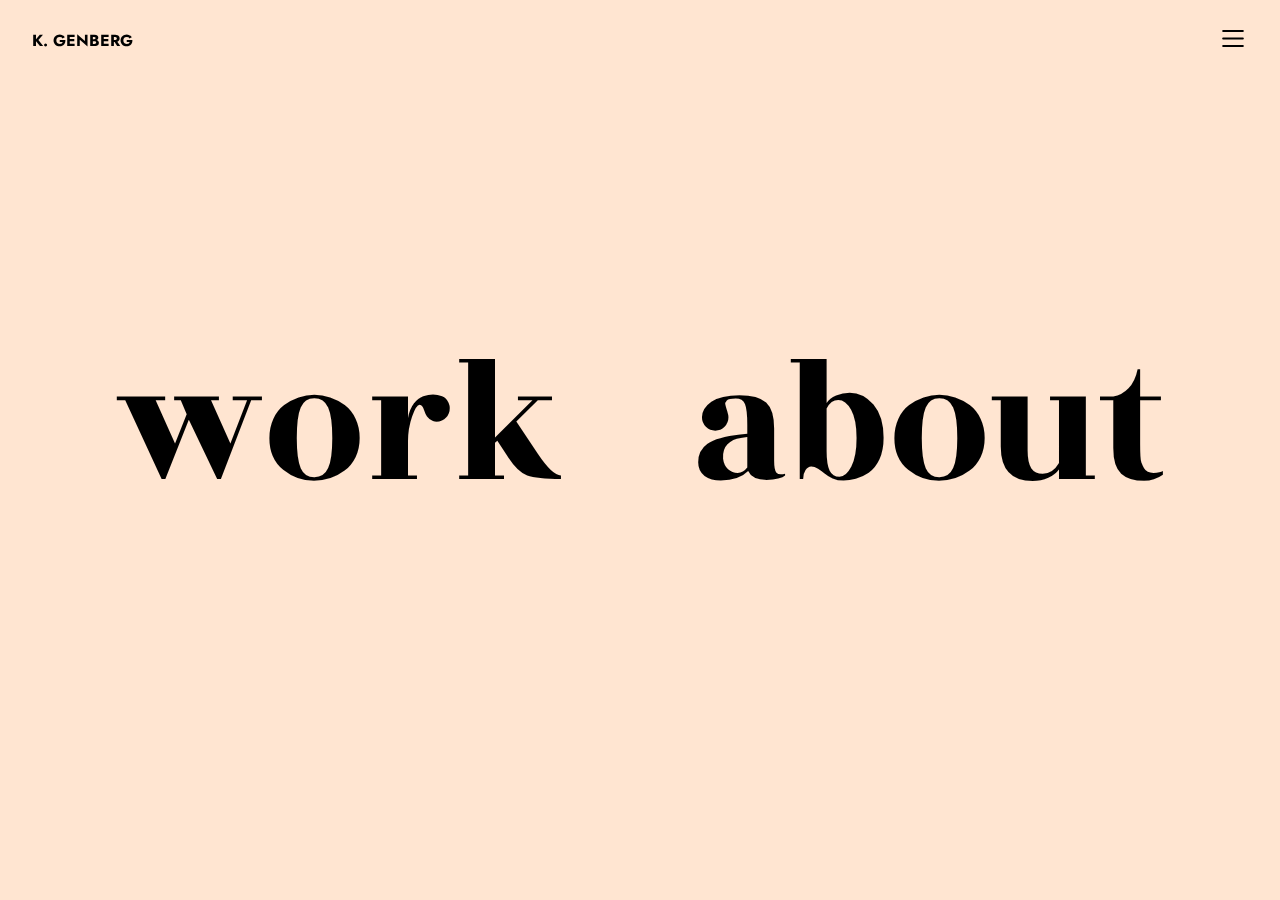
==== commit d7a0f29c: "Added methology and kollektiva" ====
--- a/index.html
+++ b/index.html
@@ -25,16 +25,19 @@
     </section>
 
     <section class="about-work">
+        
+        <a href="work.html">
+            <h1>
+                Work
+            </h1>
+        </a>  
+
         <a href="about.html">
             <h1>
                 About
             </h1>
         </a>
-        <a href="work.html">
-            <h1>
-                Work
-            </h1>
-        </a>   
+         
     </section>
 </body>
 </html>--- a/styles.css
+++ b/styles.css
@@ -3,8 +3,9 @@
     background-color: white;
     background-image: url(img/bgcircle2.svg);
     background-repeat: no-repeat;
-    background-position: top center;
+    background-position: center;
     background-size: 180vh;
+    padding-bottom: 2rem;
 }
 
 .navbar {
@@ -59,7 +60,7 @@
     font-size: 4rem;
     text-transform: lowercase;
     color: black;
-    line-height: 1rem;
+    line-height: 3rem;
 }
 
 h4 {
@@ -79,10 +80,21 @@
     color: #C7502A;
 }
 
+h6 {
+    font-family: 'Rozha One', serif;
+    font-weight: 400;
+    font-size: 4rem;
+    text-transform: lowercase;
+    color: black;
+    margin: 0;
+    margin-bottom: 2rem;
+}
+
 p {
     font-family: 'Jost', sans-serif;
     font-weight: 100;
     font-size: 0.8em;
+    max-width: 50em;
 }
 
 a {
@@ -111,13 +123,15 @@
 }
 
 .about-container {
+    width: 60vw;
     display: flex;
     flex-direction: row;
     align-items: center;
     justify-content: center;
     gap: 2rem;
-    padding: 0rem 10rem 0rem 10rem;
-    margin-top: 7rem;
+    margin: auto;
+    margin-top: 5rem;
+    margin-bottom: 2rem;
 }
 
 .about-text {
@@ -133,8 +147,8 @@
     flex-direction: column;
     align-items: center;
     justify-content: center;
+    margin-bottom: 2rem;
     margin-top: 5rem;
-    margin-bottom: 2rem;
     gap: 1rem;
 }
 
@@ -142,7 +156,8 @@
     display: flex;
     flex-direction: row;
     justify-content: center;
-    gap: 4rem;
+    gap: 3rem;
+    margin: 0;
 }
 
 .project-card {
@@ -180,7 +195,15 @@
     background: url(img/befriend/kvadratbefriend.png);
 }
 
-.img1, .img2, .img3, .img4 {
+.img5 {
+    background: url(img/kollektiva/kollektivakvadrat.png);
+}
+
+.img6 {
+    background: url(img/method/methodkvadrat.png);
+}
+
+.img1, .img2, .img3, .img4, .img5, .img6 {
     background-size: cover;
 }
 
@@ -190,14 +213,19 @@
     margin-bottom: 2rem;
 }
 
+.about-me-img {
+    border-radius: 10px;
+    width: 20vw;
+}
+
 .project-page {
     display: flex;
     flex-direction: column;
     align-items: center;
     justify-content: center;
     width: 60vw;
+    margin-bottom: 2rem;
     margin-top: 5rem;
-    margin-bottom: 2rem;
     margin-left: 20%;
 }
 
@@ -225,6 +253,7 @@
     display: flex;
     flex-direction: row;
     gap: 1rem;
+    margin-top: 1rem;
 }
 
 .button {
@@ -250,6 +279,10 @@
 
 @media (max-width: 850px) {
 
+    h3 {
+        font-size: 3rem;
+    }
+
     .navbar {
         background-color: white;
         opacity: .9;
@@ -262,6 +295,17 @@
 
     .quick-info {
         width: 80vw;
+    }
+
+    .about-me-img {
+        border-radius: 10px;
+        width: 60vw;
+        margin-bottom: 2rem;
+    }
+
+    .about-container {
+        flex-direction: column-reverse;
+        padding-top: 5rem;
     }
 }
 
@@ -319,4 +363,15 @@
         align-items: center;
         margin-top: 2rem;
     }
+
+    .about-me-img {
+        border-radius: 10px;
+        width: 60vw;
+        margin-bottom: 2rem;
+    }
+
+    .about-container {
+        flex-direction: column-reverse;
+        padding-top: 5rem;
+    }
 }